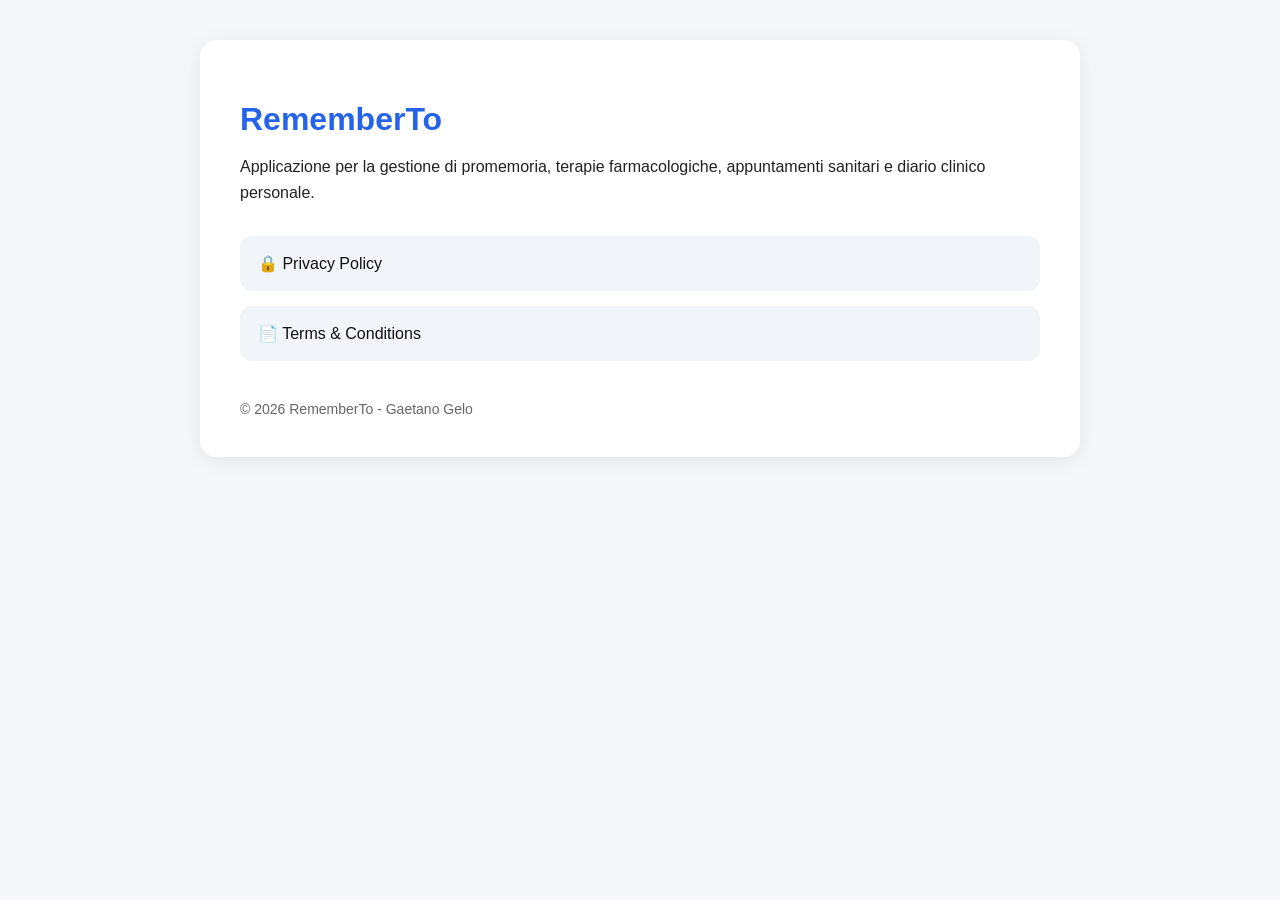
==== index.html @ 2fd9ce14 "Create index.html with layout and styles Initial creation of the index.html file with basic layout a" ====
<!-- index.html -->
<!DOCTYPE html>
<html lang="it">
<head>
  <meta charset="UTF-8">
  <meta name="viewport" content="width=device-width, initial-scale=1.0">
  <title>RememberTo - Legal</title>

  <style>
    body{
      font-family: Arial, sans-serif;
      background:#f5f7fb;
      margin:0;
      padding:40px 20px;
      color:#222;
    }

    .container{
      max-width:800px;
      margin:auto;
      background:white;
      padding:40px;
      border-radius:16px;
      box-shadow:0 4px 20px rgba(0,0,0,0.08);
    }

    h1{
      color:#2563eb;
      margin-bottom:10px;
    }

    p{
      line-height:1.6;
    }

    .links{
      margin-top:30px;
    }

    .card{
      display:block;
      padding:18px;
      margin-bottom:15px;
      background:#f1f5f9;
      border-radius:12px;
      text-decoration:none;
      color:#111;
      transition:0.2s;
    }

    .card:hover{
      background:#dbeafe;
    }

    footer{
      margin-top:40px;
      font-size:14px;
      color:#666;
    }
  </style>
</head>
<body>

<div class="container">

  <h1>RememberTo</h1>

  <p>
    Applicazione per la gestione di promemoria,
    terapie farmacologiche, appuntamenti sanitari
    e diario clinico personale.
  </p>

  <div class="links">

    <a class="card" href="privacy.html">
      🔒 Privacy Policy
    </a>

    <a class="card" href="terms.html">
      📄 Terms & Conditions
    </a>

  </div>

  <footer>
    © 2026 RememberTo - Gaetano Gelo
  </footer>

</div>

</body>
</html>
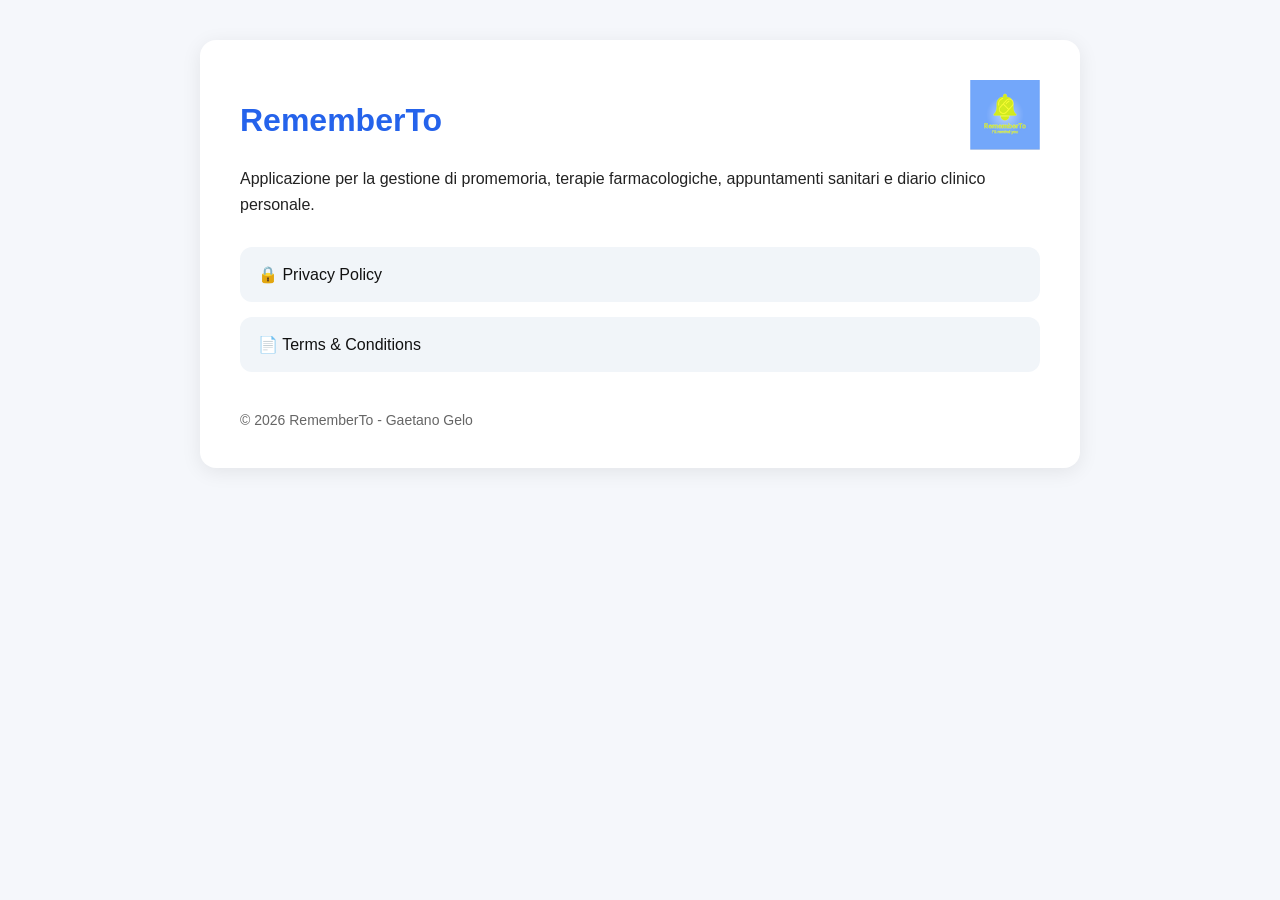
==== commit b20c122f: "Add header section with logo to index.html" ====
--- a/index.html
+++ b/index.html
@@ -24,6 +24,19 @@
       box-shadow:0 4px 20px rgba(0,0,0,0.08);
     }
 
+    .header{
+      display:flex;
+      align-items:center;
+      justify-content:space-between;
+      gap:20px;
+    }
+
+    .header img{
+      width:70px;
+      height:70px;
+      object-fit:contain;
+    }
+    
     h1{
       color:#2563eb;
       margin-bottom:10px;
@@ -63,7 +76,10 @@
 
 <div class="container">
 
-  <h1>RememberTo</h1>
+  <div class="header">
+    <h1>RememberTo</h1>
+    <img src="logo.png" alt="RememberTo Logo">
+  </div>
 
   <p>
     Applicazione per la gestione di promemoria,
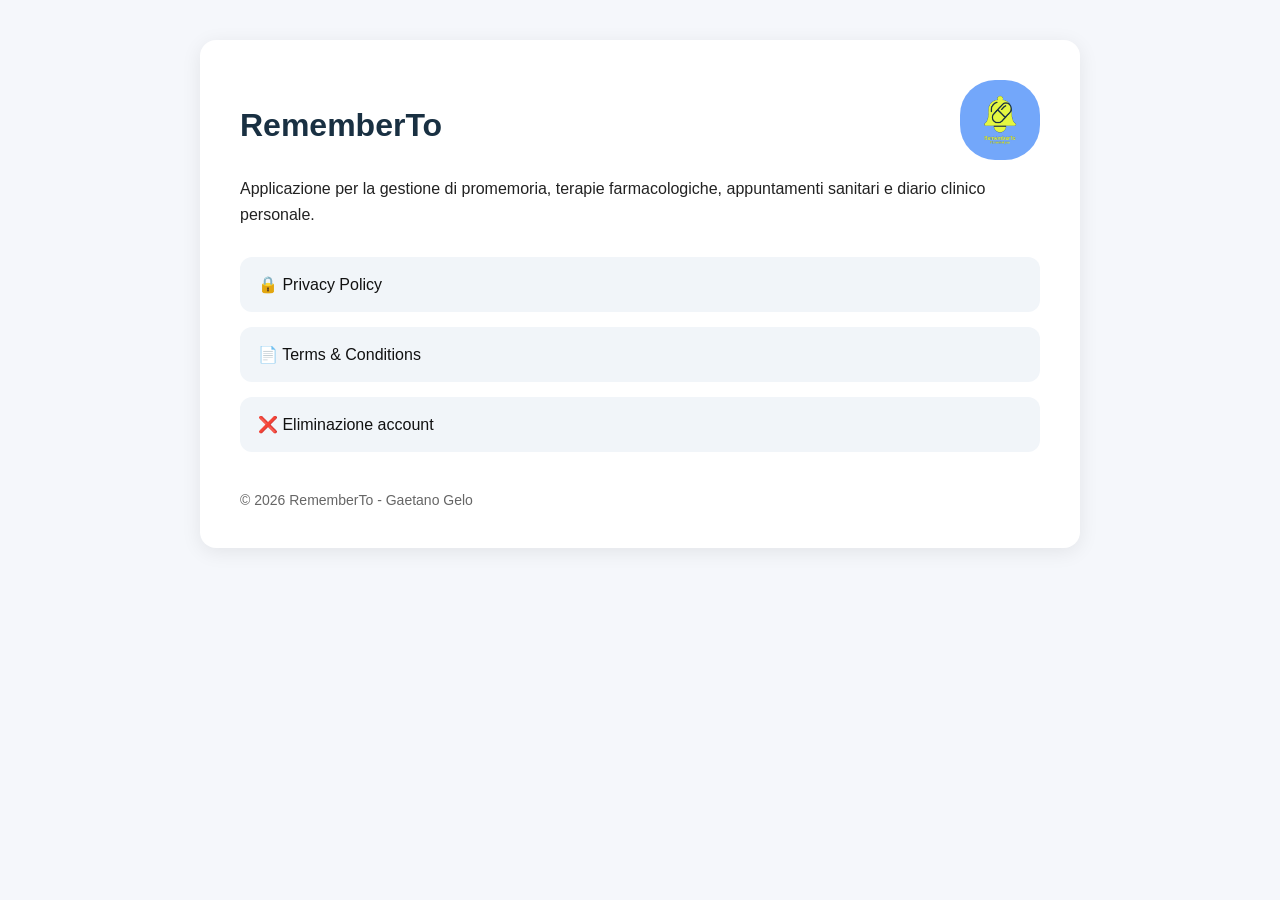
==== commit 8ef8c6c9: "Refactor HTML structure and formatting" ====
--- a/index.html
+++ b/index.html
@@ -1,109 +1,117 @@
 <!-- index.html -->
-<!DOCTYPE html>
+<!doctype html>
 <html lang="it">
-<head>
-  <meta charset="UTF-8">
-  <meta name="viewport" content="width=device-width, initial-scale=1.0">
-  <title>RememberTo - Legal</title>
+	<head>
+		<meta charset="UTF-8" />
+		<meta
+			name="viewport"
+			content="width=device-width, initial-scale=1.0" />
+		<title>RememberTo - Legal</title>
 
-  <style>
-    body{
-      font-family: Arial, sans-serif;
-      background:#f5f7fb;
-      margin:0;
-      padding:40px 20px;
-      color:#222;
-    }
+		<style>
+			body {
+				font-family: Arial, sans-serif;
+				background: #f5f7fb;
+				margin: 0;
+				padding: 40px 20px;
+				color: #222;
+			}
 
-    .container{
-      max-width:800px;
-      margin:auto;
-      background:white;
-      padding:40px;
-      border-radius:16px;
-      box-shadow:0 4px 20px rgba(0,0,0,0.08);
-    }
+			.container {
+				max-width: 800px;
+				margin: auto;
+				background: white;
+				padding: 40px;
+				border-radius: 16px;
+				box-shadow: 0 4px 20px rgba(0, 0, 0, 0.08);
+			}
 
-    .header{
-      display:flex;
-      align-items:center;
-      justify-content:space-between;
-      gap:20px;
-    }
+			.header {
+				display: flex;
+				align-items: center;
+				justify-content: space-between;
+				gap: 20px;
+			}
 
-    .header img{
-      width:70px;
-      height:70px;
-      object-fit:contain;
-    }
-    
-    h1{
-      color:#2563eb;
-      margin-bottom:10px;
-    }
+			.header img {
+				width: 70px;
+				height: 70px;
+				object-fit: contain;
+				background: #73a7fa;
+				padding: 5px;
+				border-radius: 35px;
+			}
 
-    p{
-      line-height:1.6;
-    }
+			h1 {
+				color: #193042;
+				margin-bottom: 10px;
+			}
 
-    .links{
-      margin-top:30px;
-    }
+			p {
+				line-height: 1.6;
+			}
 
-    .card{
-      display:block;
-      padding:18px;
-      margin-bottom:15px;
-      background:#f1f5f9;
-      border-radius:12px;
-      text-decoration:none;
-      color:#111;
-      transition:0.2s;
-    }
+			.links {
+				margin-top: 30px;
+			}
 
-    .card:hover{
-      background:#dbeafe;
-    }
+			.card {
+				display: block;
+				padding: 18px;
+				margin-bottom: 15px;
+				background: #f1f5f9;
+				border-radius: 12px;
+				text-decoration: none;
+				color: #111;
+				transition: 0.2s;
+			}
 
-    footer{
-      margin-top:40px;
-      font-size:14px;
-      color:#666;
-    }
-  </style>
-</head>
-<body>
+			.card:hover {
+				background: #dbeafe;
+			}
 
-<div class="container">
+			footer {
+				margin-top: 40px;
+				font-size: 14px;
+				color: #666;
+			}
+		</style>
+	</head>
+	<body>
+		<div class="container">
+			<div class="header">
+				<h1>RememberTo</h1>
+				<img
+					src="logo.png"
+					alt="RememberTo Logo" />
+			</div>
 
-  <div class="header">
-    <h1>RememberTo</h1>
-    <img src="logo.png" alt="RememberTo Logo">
-  </div>
+			<p>
+				Applicazione per la gestione di promemoria, terapie farmacologiche,
+				appuntamenti sanitari e diario clinico personale.
+			</p>
 
-  <p>
-    Applicazione per la gestione di promemoria,
-    terapie farmacologiche, appuntamenti sanitari
-    e diario clinico personale.
-  </p>
+			<div class="links">
+				<a
+					class="card"
+					href="privacy.html">
+					🔒 Privacy Policy
+				</a>
 
-  <div class="links">
+				<a
+					class="card"
+					href="terms.html">
+					📄 Terms & Conditions
+				</a>
 
-    <a class="card" href="privacy.html">
-      🔒 Privacy Policy
-    </a>
+				<a
+					class="card"
+					href="delete-account.html">
+					❌ Eliminazione account
+				</a>
+			</div>
 
-    <a class="card" href="terms.html">
-      📄 Terms & Conditions
-    </a>
-
-  </div>
-
-  <footer>
-    © 2026 RememberTo - Gaetano Gelo
-  </footer>
-
-</div>
-
-</body>
+			<footer>© 2026 RememberTo - Gaetano Gelo</footer>
+		</div>
+	</body>
 </html>
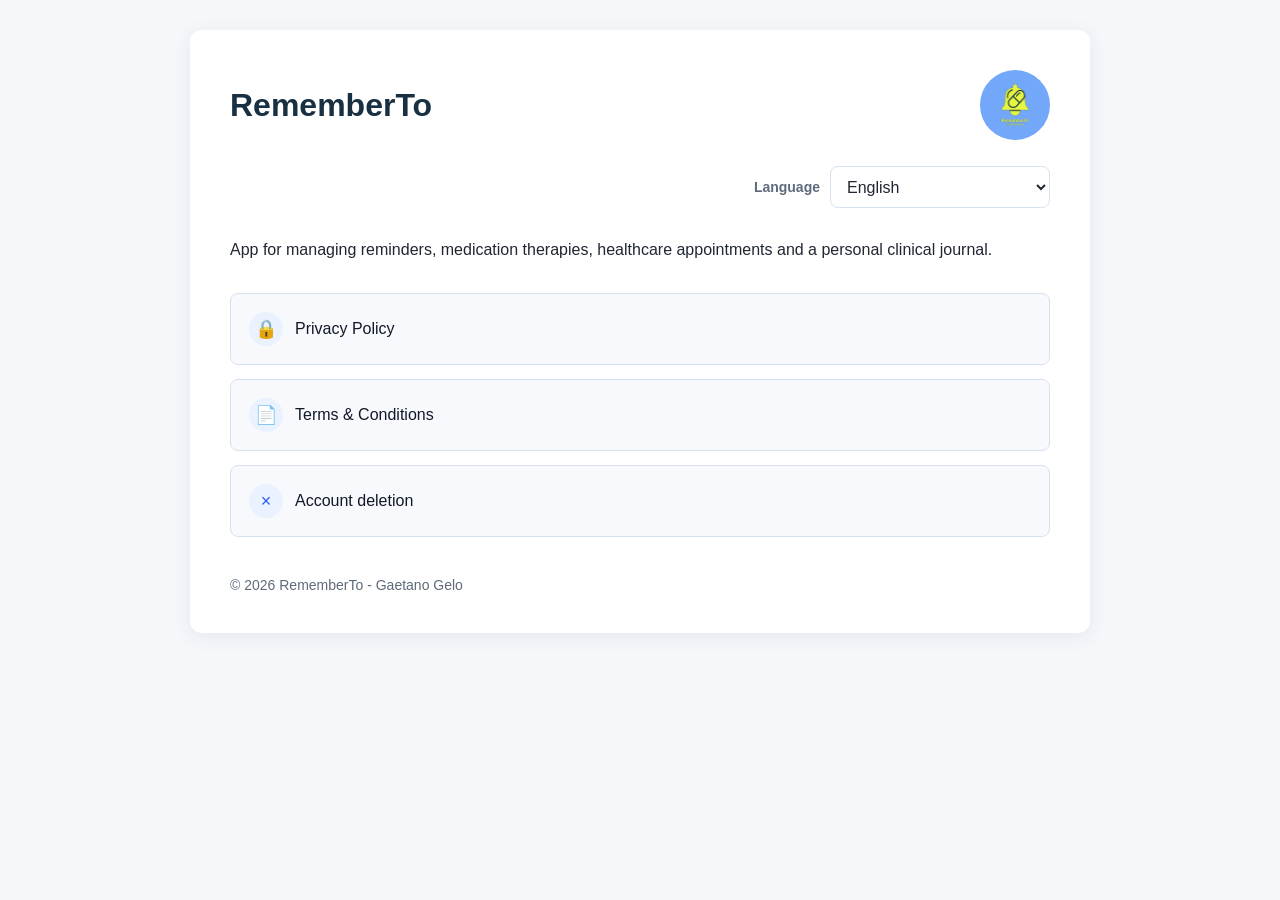
==== commit 97b862c4: "AGGIUNTA SELEZIONE MULTILINGUA" ====
--- a/index.html
+++ b/index.html
@@ -1,117 +1,44 @@
-<!-- index.html -->
 <!doctype html>
-<html lang="it">
+<html lang="it" dir="ltr">
 	<head>
 		<meta charset="UTF-8" />
 		<meta
 			name="viewport"
 			content="width=device-width, initial-scale=1.0" />
 		<title>RememberTo - Legal</title>
-
-		<style>
-			body {
-				font-family: Arial, sans-serif;
-				background: #f5f7fb;
-				margin: 0;
-				padding: 40px 20px;
-				color: #222;
-			}
-
-			.container {
-				max-width: 800px;
-				margin: auto;
-				background: white;
-				padding: 40px;
-				border-radius: 16px;
-				box-shadow: 0 4px 20px rgba(0, 0, 0, 0.08);
-			}
-
-			.header {
-				display: flex;
-				align-items: center;
-				justify-content: space-between;
-				gap: 20px;
-			}
-
-			.header img {
-				width: 70px;
-				height: 70px;
-				object-fit: contain;
-				background: #73a7fa;
-				padding: 5px;
-				border-radius: 35px;
-			}
-
-			h1 {
-				color: #193042;
-				margin-bottom: 10px;
-			}
-
-			p {
-				line-height: 1.6;
-			}
-
-			.links {
-				margin-top: 30px;
-			}
-
-			.card {
-				display: block;
-				padding: 18px;
-				margin-bottom: 15px;
-				background: #f1f5f9;
-				border-radius: 12px;
-				text-decoration: none;
-				color: #111;
-				transition: 0.2s;
-			}
-
-			.card:hover {
-				background: #dbeafe;
-			}
-
-			footer {
-				margin-top: 40px;
-				font-size: 14px;
-				color: #666;
-			}
-		</style>
+		<link
+			rel="stylesheet"
+			href="styles.css" />
+		<script
+			src="i18n.js"
+			defer></script>
 	</head>
-	<body>
-		<div class="container">
-			<div class="header">
-				<h1>RememberTo</h1>
+	<body data-page="home">
+		<main class="container">
+			<header class="site-header">
+				<div class="header-copy">
+					<h1 id="page-title">RememberTo</h1>
+				</div>
 				<img
+					class="logo"
 					src="logo.png"
 					alt="RememberTo Logo" />
+			</header>
+
+			<div class="language-bar">
+				<label
+					id="language-label"
+					for="language-select"
+					>Lingua</label
+				>
+				<select id="language-select"></select>
 			</div>
 
-			<p>
-				Applicazione per la gestione di promemoria, terapie farmacologiche,
-				appuntamenti sanitari e diario clinico personale.
-			</p>
-
-			<div class="links">
-				<a
-					class="card"
-					href="privacy.html">
-					🔒 Privacy Policy
-				</a>
-
-				<a
-					class="card"
-					href="terms.html">
-					📄 Terms & Conditions
-				</a>
-
-				<a
-					class="card"
-					href="delete-account.html">
-					❌ Eliminazione account
-				</a>
-			</div>
-
-			<footer>© 2026 RememberTo - Gaetano Gelo</footer>
-		</div>
+			<section id="page-content"></section>
+			<noscript>
+				<p>Abilita JavaScript per visualizzare le versioni multilingua.</p>
+			</noscript>
+			<footer id="page-footer"></footer>
+		</main>
 	</body>
 </html>
--- a/styles.css
+++ b/styles.css
@@ -0,0 +1,206 @@
+* {
+	box-sizing: border-box;
+}
+
+:root {
+	color-scheme: light;
+	--bg: #f5f7fb;
+	--surface: #ffffff;
+	--text: #202632;
+	--muted: #5f6b7a;
+	--heading: #193042;
+	--accent: #2563eb;
+	--accent-soft: #dbeafe;
+	--border: #d8e1ef;
+	--shadow: 0 4px 20px rgba(25, 48, 66, 0.08);
+}
+
+body {
+	font-family: Arial, sans-serif;
+	background: var(--bg);
+	margin: 0;
+	padding: 30px 20px;
+	color: var(--text);
+}
+
+.container {
+	max-width: 900px;
+	margin: auto;
+	background: var(--surface);
+	padding: 40px;
+	border-radius: 12px;
+	box-shadow: var(--shadow);
+}
+
+.site-header {
+	display: flex;
+	align-items: center;
+	justify-content: space-between;
+	gap: 20px;
+}
+
+.header-copy {
+	min-width: 0;
+}
+
+.logo {
+	width: 70px;
+	height: 70px;
+	object-fit: contain;
+	background: #73a7fa;
+	padding: 5px;
+	border-radius: 50%;
+	flex: 0 0 auto;
+}
+
+h1,
+h2 {
+	color: var(--heading);
+}
+
+h1 {
+	margin: 0;
+	overflow-wrap: anywhere;
+}
+
+h2 {
+	margin-top: 32px;
+	margin-bottom: 10px;
+}
+
+p,
+li {
+	line-height: 1.7;
+}
+
+ul {
+	padding-left: 22px;
+}
+
+.language-bar {
+	display: flex;
+	justify-content: flex-end;
+	align-items: center;
+	gap: 10px;
+	margin: 26px 0 28px;
+	color: var(--muted);
+}
+
+.language-bar label {
+	font-size: 14px;
+	font-weight: 700;
+}
+
+.language-bar select {
+	min-width: 220px;
+	min-height: 42px;
+	border: 1px solid var(--border);
+	border-radius: 8px;
+	background: #fff;
+	color: var(--text);
+	padding: 0 12px;
+	font: inherit;
+}
+
+.updated {
+	color: var(--muted);
+}
+
+.links {
+	display: grid;
+	gap: 14px;
+	margin-top: 30px;
+}
+
+.card {
+	display: flex;
+	align-items: center;
+	gap: 12px;
+	padding: 18px;
+	background: #f7f9fc;
+	border: 1px solid var(--border);
+	border-radius: 8px;
+	text-decoration: none;
+	color: #111827;
+	transition: background 0.2s, border-color 0.2s, transform 0.2s;
+}
+
+.card:hover,
+.card:focus-visible {
+	background: var(--accent-soft);
+	border-color: #93c5fd;
+	transform: translateY(-1px);
+}
+
+.card-icon {
+	display: grid;
+	place-items: center;
+	width: 34px;
+	height: 34px;
+	border-radius: 50%;
+	background: #eaf1ff;
+	color: var(--accent);
+	font-size: 18px;
+	flex: 0 0 auto;
+}
+
+.back {
+	display: inline-block;
+	margin-top: 30px;
+	text-decoration: none;
+	color: var(--accent);
+	font-weight: 700;
+}
+
+footer {
+	margin-top: 40px;
+	font-size: 14px;
+	color: var(--muted);
+}
+
+html[dir="rtl"] body {
+	text-align: right;
+}
+
+html[dir="rtl"] ul {
+	padding-left: 0;
+	padding-right: 22px;
+}
+
+html[dir="rtl"] .language-bar {
+	justify-content: flex-start;
+}
+
+html[dir="rtl"] .card {
+	flex-direction: row-reverse;
+}
+
+@media (max-width: 640px) {
+	body {
+		padding: 18px 12px;
+	}
+
+	.container {
+		padding: 24px;
+		border-radius: 8px;
+	}
+
+	.site-header {
+		align-items: flex-start;
+	}
+
+	.logo {
+		width: 58px;
+		height: 58px;
+	}
+
+	.language-bar {
+		align-items: stretch;
+		flex-direction: column;
+	}
+
+	.language-bar select {
+		width: 100%;
+		min-width: 0;
+	}
+}
